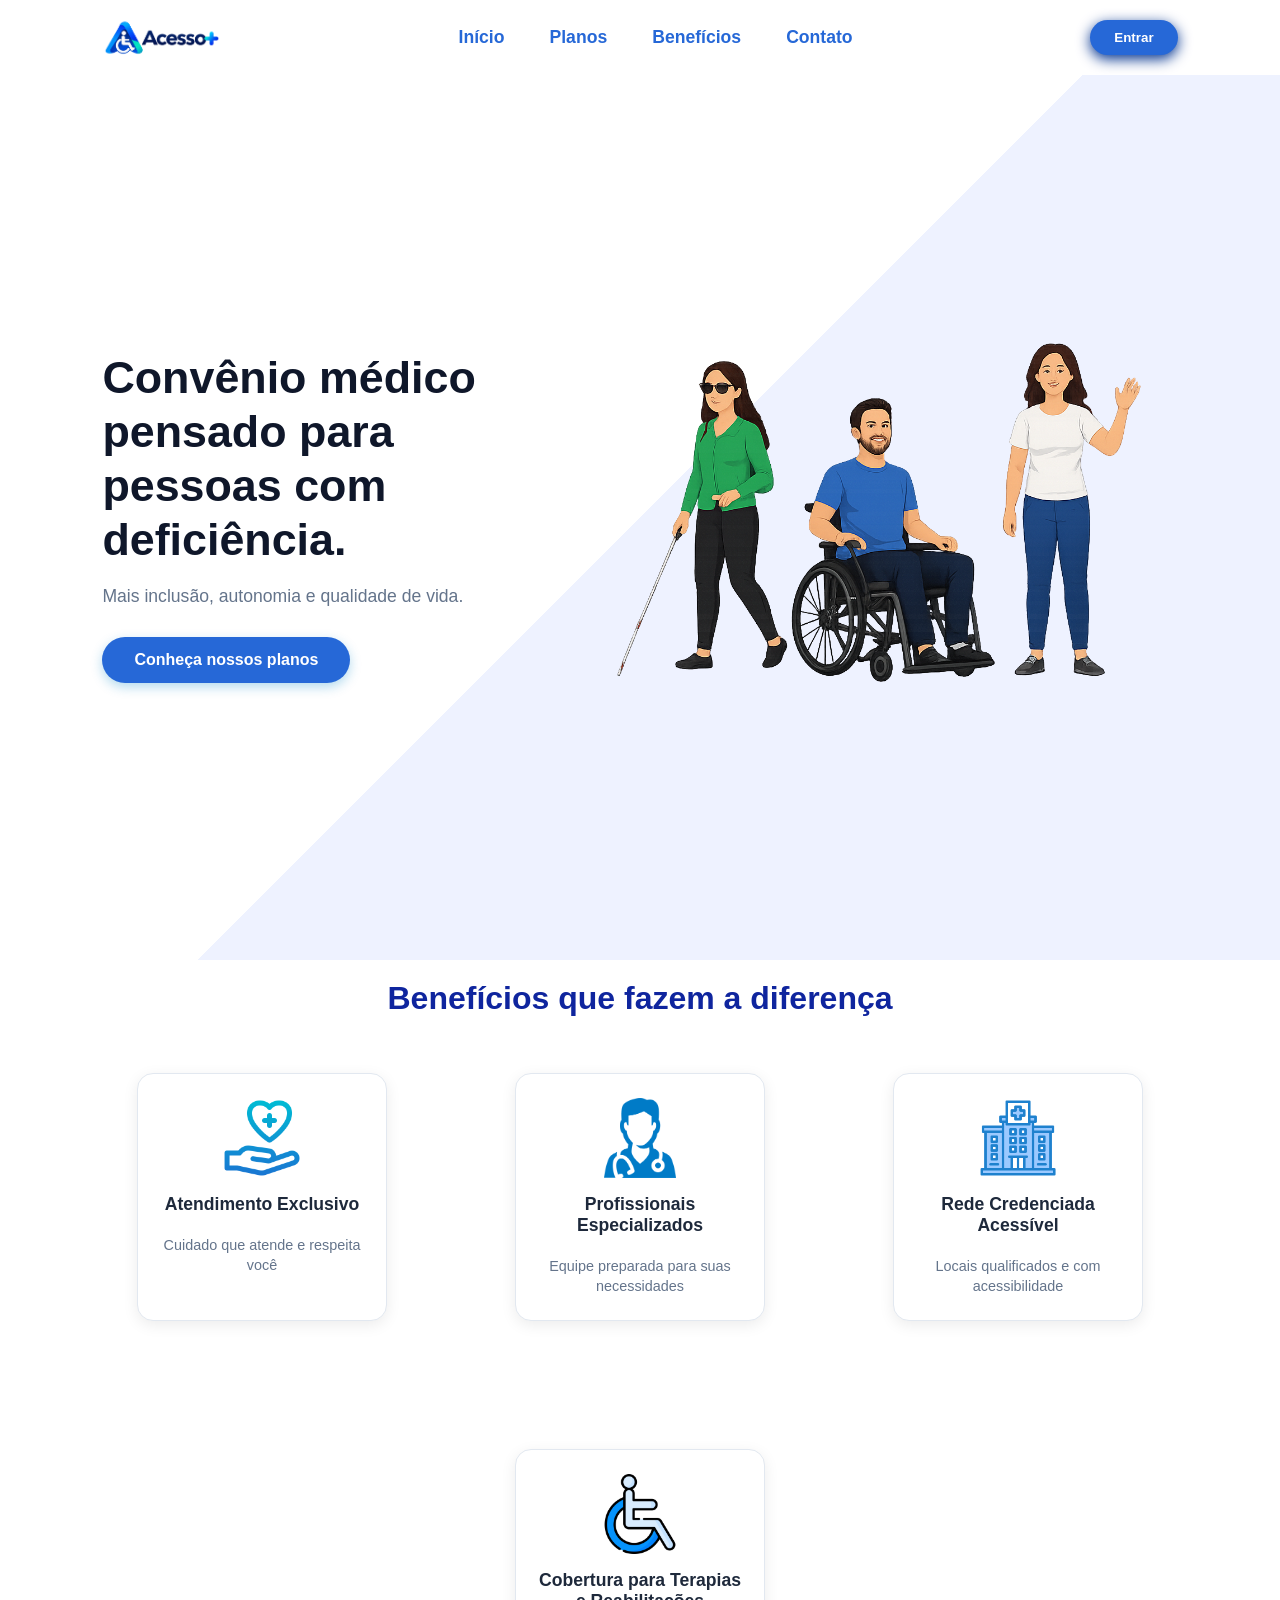
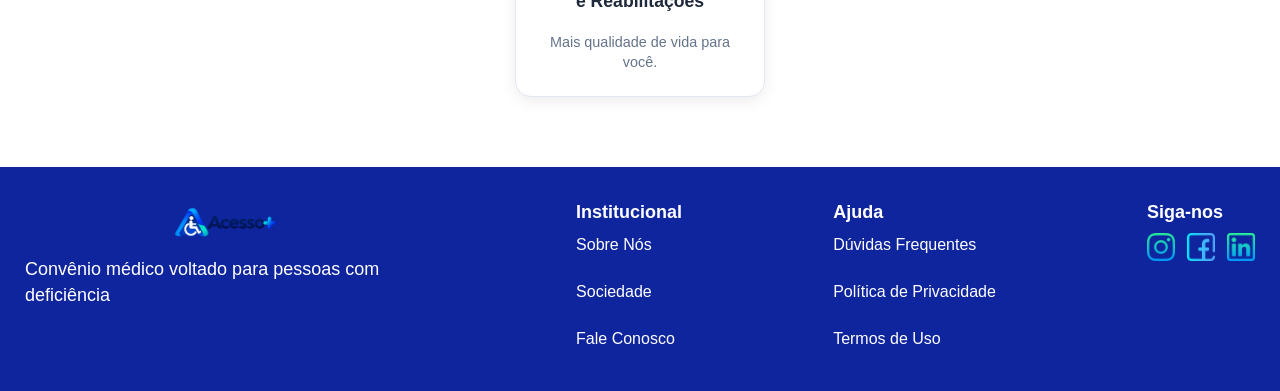
==== index.html @ d6312d25 "primeiro commit" ====
<!DOCTYPE html>
<html lang="en">
<head>
    <meta charset="UTF-8">
    <meta name="viewport" content="width=device-width, initial-scale=1.0">
    <title>Acesso+</title>
    <link rel="stylesheet" href="css/edit.css">
</head>
<body>
    <nav>
        <div class="img-logo">
            <img src="img/logo.png" alt="Imagem Logo" class="logo-img">
        </div>
        
            <div class="links-nav">
            <a href="index.html">Início</a>
            <a href="planos.html">Planos</a>
            <a href="beneficios.html">Benefícios</a>
            <a href="contato.html">Contato</a>
            </div>
        
        <button class="btn-nav" onclick="irParaLogin()">Entrar</button>

    </nav>

    <header>
        <div class="header-content">
            <h2>Convênio médico pensado para pessoas com deficiência.</h2>
            <p>Mais inclusão, autonomia e qualidade de vida.</p>
            <a href="#" class="btn-planos">Conheça nossos planos</a>
        </div>
        <div class="img-header">
            <img src="img/pessoashome.png" alt="Pessoas com deficiência">
        </div>
    </header>
    
    <main>
        <H1>Benefícios que fazem a diferença</H1>
        <br><br>
        
        <div class="cards">
            <div class="card-content">
                <img src="img/cuidados-de-saude.png" alt="Imagem Cuidados de Saúde" class="card-img">
                <div class="card-body">
                    <h3 class="card-title">Atendimento Exclusivo</h3>
                    <p class="card-description">Cuidado que atende e respeita você</p>
                </div>
            </div>

            <div class="card-content">
                <img src="img/medico.png" alt="Imagem Médico" class="card-img">
                <div class="card-body">
                    <h3 class="card-title">Profissionais Especializados</h3>
                    <p class="card-description">Equipe preparada para suas necessidades</p>
                </div>
            </div>

            <div class="card-content">
                <img src="img/hospital.png" alt="Imagem Hospital" class="card-img">
                <div class="card-body">
                    <h3 class="card-title">Rede Credenciada Acessível</h3>
                    <p class="card-description">Locais qualificados e com acessibilidade</p>
                </div>
            </div>

            <div class="card-content">
                <img src="img/pcd.png" alt="Imagem PCD" class="card-img">
                <div class="card-body">
                    <h3 class="card-title">Cobertura para Terapias e Reabilitações</h3>
                    <p class="card-description">Mais qualidade de vida para você.</p>
                </div>
            </div>
        </div>
    </main>
    
    <footer>
        <div class="footer-content">
            <div class="footer-block">
                <img src="img/logo.png" alt="Imagem Logo" class="img-logo-footer">
                <p>Convênio médico voltado para pessoas com deficiência</p>
            </div>

            <div class="footer-block">
                <h4>Institucional</h4>
                <a href="">Sobre Nós</a>
                <br>
                <a href="">Sociedade</a>
                <br>
                <a href="">Fale Conosco</a>
            </div>

            <div class="footer-block">
                <h4>Ajuda</h4>
                <a href="">Dúvidas Frequentes</a>
                <br>
                <a href="">Política de Privacidade</a>
                <br>
                <a href="">Termos de Uso</a>
            </div>

            <div class="footer-siga">
                <h4>Siga-nos</h4>
                <div class="social-icons">
                    <a href="youtube.com"><img src="img/instagram.png" alt="Imagem/Link instagram" class="footer-img-siganos"></a> 
                    <a href=""><img src="img/facebook.png" alt="Imagem/Link Facebook" class="footer-img-siganos"></a>
                    <a href=""><img src="img/linkedin.png" alt="Imagem/Link Linkedin" class="footer-img-siganos"></a>
                </div>
            </div>
        </div>
    </footer>

    <script src="js/index.js"></script>
</body>
</html>
---- css/edit.css ----
*{
    box-sizing: border-box;
  margin: 0;
  padding: 0;
  font-family: "Roboto", sans-serif;
}

nav {
    display: flex;
    justify-content: space-between;
    align-items: center;
    padding: 15px 8%;      
    background-color: #ffffff;
}

.btn-nav {
    background-color: #2668D7;
    color: white;
    box-shadow: 0 4px 14px rgb(0, 49, 141);
    padding: 10px 24px;
    text-align: center;
    border-radius: 20px;
    border: none;
    cursor: pointer;
    font-weight: 600;
}

.btn-nav:hover{
    transform: scale(1.1);
    background-color: white;
    color: #2668D7;
    border: 1px solid #2668D7;
}

.links-nav {
    display: flex;
    gap: 45px;
}


.links-nav a {
    text-decoration: none;
    font-weight: 550;
    font-size: 1.1rem;
    color: #2668D7;
}
.links-nav a:hover{
    
    color: #7bbdfc;
}
header{
    display: flex;
    align-items: center;
    justify-content: space-between;
    padding: 60px 8%;
    /*fundo do header*/
    background: linear-gradient(135deg, #ffffff 50%, #eef2ff 50%);
    min-height: 80vh;
    gap: 40px;
}

.header-content{
max-width: 550px;
flex: 1;
}

.header-content h2{
font-size: 2.8rem;
color: #0f172a;
line-height: 1.2;
margin-bottom: 20px;
}

.header-content p{
    font-size: 1.1rem;
    color: #64748b;
    margin-bottom: 30px;
}

.btn-planos{
    display: inline-block;
    background-color: #2668D7;
    box-shadow: 0 4px 14px rgb(0, 49, 141);
    color: white;
    padding: 14px 32px;
    border-radius: 25px;
    text-decoration: none;
    font-weight: 600;
    box-shadow: 0 4px 12px rgba(2, 132, 199, 0.3);
    transition: background-color 0.2 ease, transform 0.2 ease;
}

.btn-planos:hover{
    transform: scale(1.1);
    background-color: white;
    color: #0f259e;
    border: 1px solid #0f259e;
}

.img-header img{
max-width: 800px;
  width: 100%;
  height: auto;
  object-fit: contain;
}

.img-header{
flex: 1.2;
display: flex;
justify-content: center;
align-items: center;
}

.cards {
    display: flex;
    flex-wrap: wrap;             /* Permite que os cards passem para a linha de baixo se não couberem */
    justify-content: center;     
    gap: 10vw;                   
    padding: 20px 8%;                         
}
.card-content {
    width: 100%;                 
    max-width: 250px;            
    min-height: auto;            /* Deixa a altura crescer conforme o texto */
    display: flex;
    flex-direction: column;
    align-items: center;
    background-color: #ffffff;
    border-radius: 16px;
    box-shadow: 0 4px 15px rgba(0, 0, 0, 0.08);
    border: 1px solid #e2e8f0;
    padding: 24px 16px;          
}
.card-img {
    width: 80px;                 
    height: 80px;
    object-fit: contain;         /* Garante que o ícone fique inteiro sem cortar */
    margin-bottom: 16px;
}

.card-body {
    padding: 0;
    text-align: center;
    width: 100%;
}

.card-body p{
    margin-top: 20px;
}

.card-title {
    font-size: 1.1rem;
    font-weight: 700;
    color: #1e293b;
    margin-bottom: 8px;
    word-break: break-word;      /* Evita que palavras grandes quebrem o layout */
}

.card-description {
    font-size: 0.9rem;
    color: #64748b;
    line-height: 1.4;
}

main{
    text-align: center;
}
h1{
    margin-top: 20px;
    color: #0f259e;
}

footer {
    background-color: #0f259e;
    padding: 35px 25px;
    min-height: 200px;
    margin-top: 50px;
}

.footer-content {
    display: flex;
    justify-content: space-between;
    align-items: flex-start;
    gap: 80px;
    color: white;
}

.footer-block {
    display: flex;
    flex-direction: column;
}

.footer-block p {
    max-width: 400px;
    font-size: 18px;
    line-height: 1.4;
}

.footer-block a {
    text-decoration: none;
    color: white;
    font-size: 16px;
    margin-bottom: 5px;
    line-height: 1.5;
}

.footer-block h4,
.footer-siga h4 {
    font-size: 18px;
    margin-bottom: 10px;
}

.footer-block a:hover {
    text-decoration: underline;
    color: #7bbdfc;
}

.footer-siga {
    display: flex;
    flex-direction: column;
}

.footer-img-siganos {
    width: 30px;
    height: 30px;
    object-fit: contain;
}

.img-logo img, 
.logo-img {
    height: 45px;          
    width: auto;           /* Mantém a proporção da imagem sem distorcer */
    object-fit: contain;
    display: block;
}

.img-logo-footer {
    height: 40px;
    width: auto;
    object-fit: contain;
    margin-bottom: 15px;
}

.social-icons {
    display: flex;
    gap: 12px;
}

.footer-img-siganos {
    width: 28px;
    height: 28px;
    object-fit: contain;
    transition: transform 0.2s ease;
}

.footer-img-siganos:hover {
    transform: scale(1.15);
}
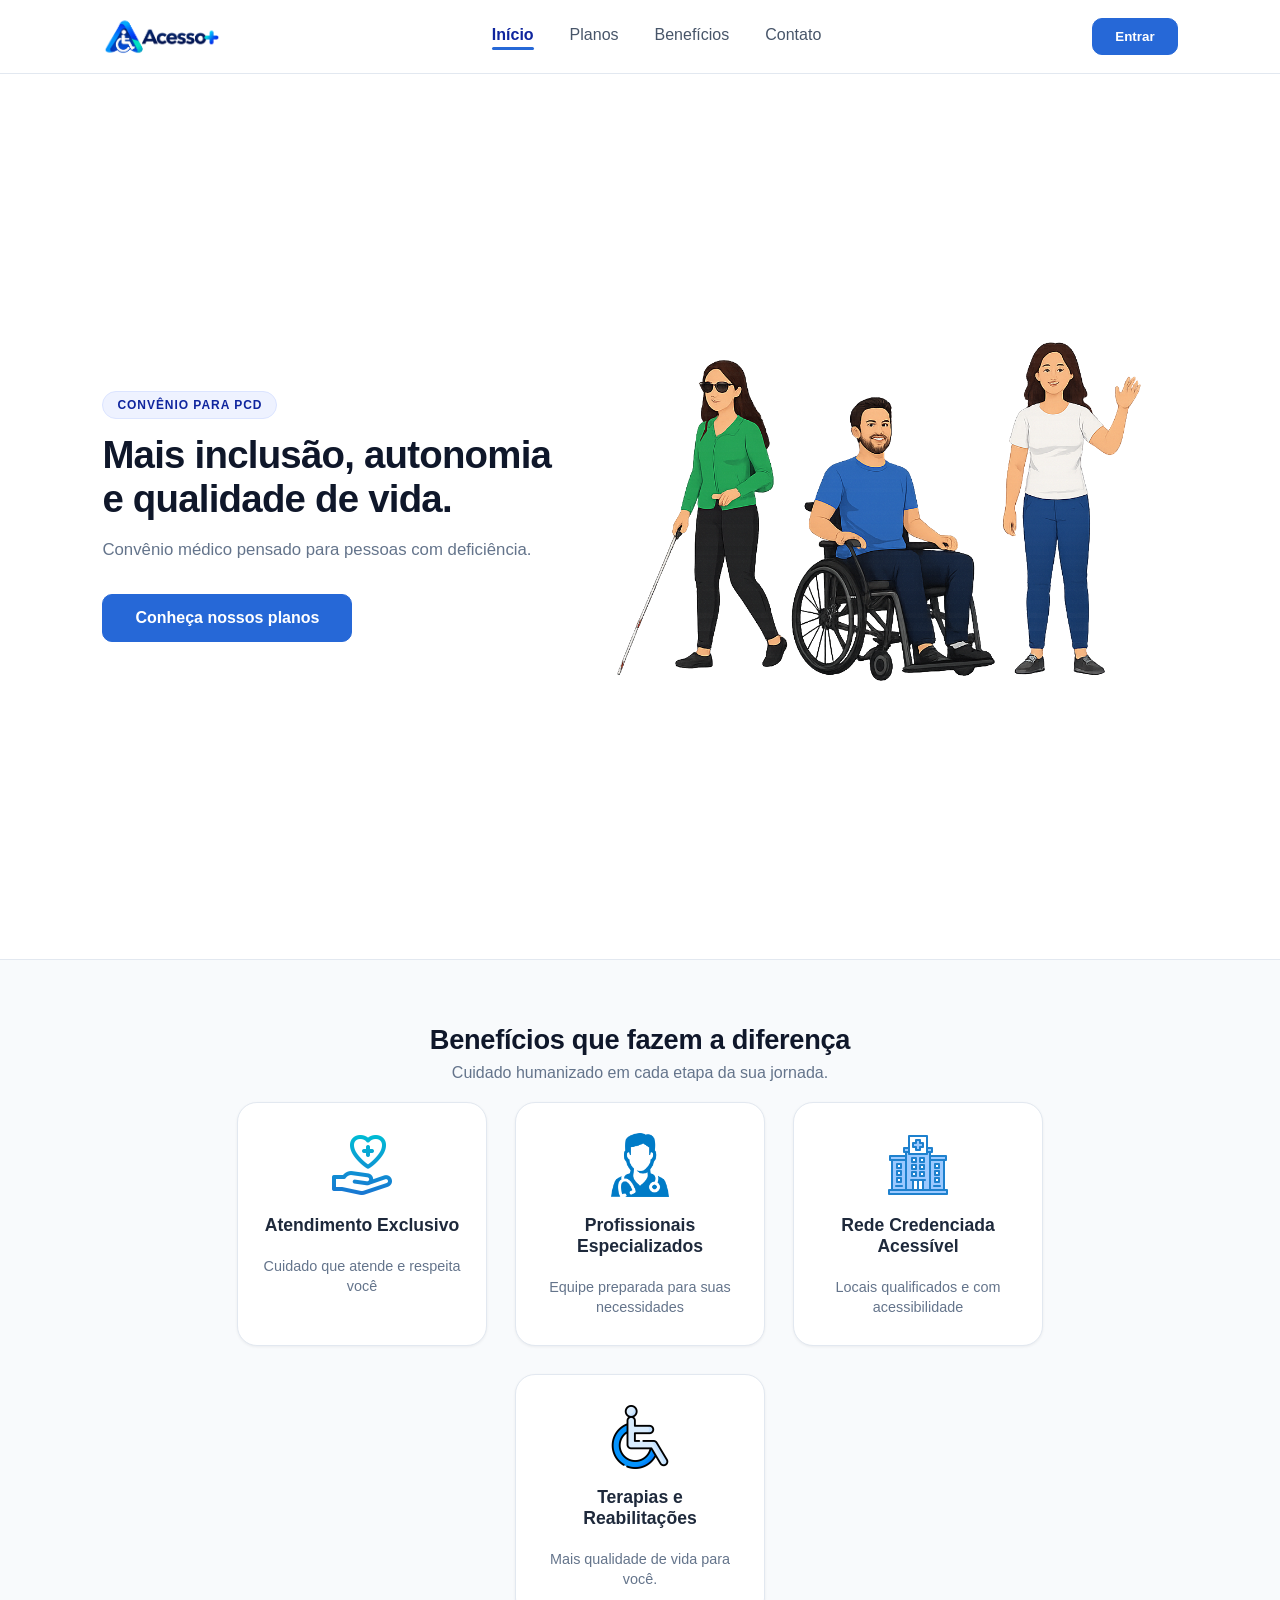
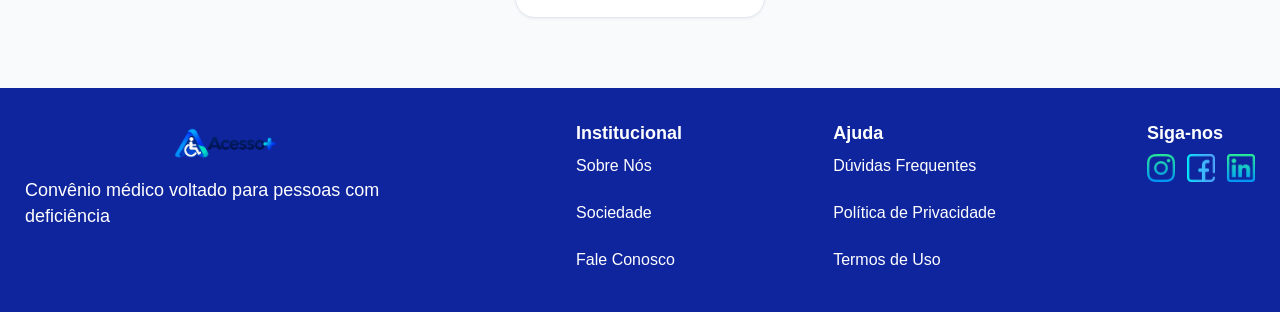
==== commit ac4e86a6: "Primeiro commit do projeto Acesso+" ====
--- a/index.html
+++ b/index.html
@@ -1,5 +1,5 @@
 <!DOCTYPE html>
-<html lang="en">
+<html lang="pt-br">
 <head>
     <meta charset="UTF-8">
     <meta name="viewport" content="width=device-width, initial-scale=1.0">
@@ -9,38 +9,38 @@
 <body>
     <nav>
         <div class="img-logo">
-            <img src="img/logo.png" alt="Imagem Logo" class="logo-img">
+            <img src="img/logo.png" alt="Logo Acesso+" class="logo-img">
         </div>
-        
-            <div class="links-nav">
-            <a href="index.html">Início</a>
+
+        <div class="links-nav">
+            <a href="index.html" class="link-ativo">Início</a>
             <a href="planos.html">Planos</a>
             <a href="beneficios.html">Benefícios</a>
             <a href="contato.html">Contato</a>
-            </div>
-        
+        </div>
+
         <button class="btn-nav" onclick="irParaLogin()">Entrar</button>
-
     </nav>
 
     <header>
         <div class="header-content">
-            <h2>Convênio médico pensado para pessoas com deficiência.</h2>
-            <p>Mais inclusão, autonomia e qualidade de vida.</p>
-            <a href="#" class="btn-planos">Conheça nossos planos</a>
+            <span class="eyebrow">Convênio para PCD</span>
+            <h2>Mais inclusão, autonomia e qualidade de vida.</h2>
+            <p>Convênio médico pensado para pessoas com deficiência.</p>
+            <a href="planos.html" class="btn-planos">Conheça nossos planos</a>
         </div>
         <div class="img-header">
             <img src="img/pessoashome.png" alt="Pessoas com deficiência">
         </div>
     </header>
-    
+
     <main>
-        <H1>Benefícios que fazem a diferença</H1>
-        <br><br>
-        
+        <h1>Benefícios que fazem a diferença</h1>
+        <p class="cards-introducao">Cuidado humanizado em cada etapa da sua jornada.</p>
+
         <div class="cards">
             <div class="card-content">
-                <img src="img/cuidados-de-saude.png" alt="Imagem Cuidados de Saúde" class="card-img">
+                <img src="img/cuidados-de-saude.png" alt="Ícone de cuidados de saúde" class="card-img">
                 <div class="card-body">
                     <h3 class="card-title">Atendimento Exclusivo</h3>
                     <p class="card-description">Cuidado que atende e respeita você</p>
@@ -48,7 +48,7 @@
             </div>
 
             <div class="card-content">
-                <img src="img/medico.png" alt="Imagem Médico" class="card-img">
+                <img src="img/medico.png" alt="Ícone de profissional de saúde" class="card-img">
                 <div class="card-body">
                     <h3 class="card-title">Profissionais Especializados</h3>
                     <p class="card-description">Equipe preparada para suas necessidades</p>
@@ -56,7 +56,7 @@
             </div>
 
             <div class="card-content">
-                <img src="img/hospital.png" alt="Imagem Hospital" class="card-img">
+                <img src="img/hospital.png" alt="Ícone de hospital" class="card-img">
                 <div class="card-body">
                     <h3 class="card-title">Rede Credenciada Acessível</h3>
                     <p class="card-description">Locais qualificados e com acessibilidade</p>
@@ -64,19 +64,19 @@
             </div>
 
             <div class="card-content">
-                <img src="img/pcd.png" alt="Imagem PCD" class="card-img">
+                <img src="img/pcd.png" alt="Ícone representando pessoa com deficiência" class="card-img">
                 <div class="card-body">
-                    <h3 class="card-title">Cobertura para Terapias e Reabilitações</h3>
+                    <h3 class="card-title">Terapias e Reabilitações</h3>
                     <p class="card-description">Mais qualidade de vida para você.</p>
                 </div>
             </div>
         </div>
     </main>
-    
+
     <footer>
         <div class="footer-content">
             <div class="footer-block">
-                <img src="img/logo.png" alt="Imagem Logo" class="img-logo-footer">
+                <img src="img/logo.png" alt="Logo Acesso+" class="img-logo-footer">
                 <p>Convênio médico voltado para pessoas com deficiência</p>
             </div>
 
@@ -101,9 +101,9 @@
             <div class="footer-siga">
                 <h4>Siga-nos</h4>
                 <div class="social-icons">
-                    <a href="youtube.com"><img src="img/instagram.png" alt="Imagem/Link instagram" class="footer-img-siganos"></a> 
-                    <a href=""><img src="img/facebook.png" alt="Imagem/Link Facebook" class="footer-img-siganos"></a>
-                    <a href=""><img src="img/linkedin.png" alt="Imagem/Link Linkedin" class="footer-img-siganos"></a>
+                    <a href="youtube.com"><img src="img/instagram.png" alt="Instagram" class="footer-img-siganos"></a>
+                    <a href=""><img src="img/facebook.png" alt="Facebook" class="footer-img-siganos"></a>
+                    <a href=""><img src="img/linkedin.png" alt="LinkedIn" class="footer-img-siganos"></a>
                 </div>
             </div>
         </div>
@@ -111,4 +111,4 @@
 
     <script src="js/index.js"></script>
 </body>
-</html>+</html>
--- a/css/edit.css
+++ b/css/edit.css
@@ -9,44 +9,64 @@
     display: flex;
     justify-content: space-between;
     align-items: center;
-    padding: 15px 8%;      
+    padding: 14px 8%;
     background-color: #ffffff;
+    border-bottom: 1px solid #e2e8f0;
+    position: sticky;
+    top: 0;
+    z-index: 10;
 }
 
 .btn-nav {
     background-color: #2668D7;
     color: white;
-    box-shadow: 0 4px 14px rgb(0, 49, 141);
-    padding: 10px 24px;
+    box-shadow: none;
+    padding: 10px 22px;
     text-align: center;
-    border-radius: 20px;
-    border: none;
+    border-radius: 10px;
+    border: 1px solid #2668D7;
     cursor: pointer;
     font-weight: 600;
+    transition: background-color 0.2s ease, border-color 0.2s ease;
 }
 
 .btn-nav:hover{
-    transform: scale(1.1);
-    background-color: white;
-    color: #2668D7;
-    border: 1px solid #2668D7;
+    background-color: #0f259e;
+    border-color: #0f259e;
+    color: white;
 }
 
 .links-nav {
     display: flex;
-    gap: 45px;
+    gap: 36px;
 }
 
 
 .links-nav a {
     text-decoration: none;
-    font-weight: 550;
-    font-size: 1.1rem;
+    font-weight: 500;
+    font-size: 1rem;
+    color: #475569;
+    padding-bottom: 4px;
+    position: relative;
+}
+.links-nav a:hover{
     color: #2668D7;
 }
-.links-nav a:hover{
-    
-    color: #7bbdfc;
+.links-nav .link-ativo {
+    color: #0f259e;
+    font-weight: 600;
+}
+
+.links-nav .link-ativo::after {
+    content: "";
+    position: absolute;
+    left: 0;
+    bottom: -2px;
+    width: 100%;
+    height: 3px;
+    border-radius: 3px;
+    background-color: #2668D7;
 }
 header{
     display: flex;
@@ -54,7 +74,8 @@
     justify-content: space-between;
     padding: 60px 8%;
     /*fundo do header*/
-    background: linear-gradient(135deg, #ffffff 50%, #eef2ff 50%);
+    background-color: #ffffff;
+    border-bottom: 1px solid #e2e8f0;
     min-height: 80vh;
     gap: 40px;
 }
@@ -64,37 +85,52 @@
 flex: 1;
 }
 
+.eyebrow {
+    display: inline-block;
+    margin-bottom: 14px;
+    padding: 6px 14px;
+    background-color: #eef2ff;
+    border: 1px solid #dbe4ff;
+    border-radius: 20px;
+    color: #0f259e;
+    font-size: 0.75rem;
+    font-weight: 700;
+    letter-spacing: 0.08em;
+    text-transform: uppercase;
+}
+
 .header-content h2{
-font-size: 2.8rem;
+font-size: 2.4rem;
 color: #0f172a;
-line-height: 1.2;
-margin-bottom: 20px;
+line-height: 1.15;
+margin-bottom: 16px;
+letter-spacing: -0.02em;
 }
 
 .header-content p{
-    font-size: 1.1rem;
+    font-size: 1.05rem;
     color: #64748b;
     margin-bottom: 30px;
+    line-height: 1.6;
 }
 
 .btn-planos{
     display: inline-block;
     background-color: #2668D7;
-    box-shadow: 0 4px 14px rgb(0, 49, 141);
     color: white;
     padding: 14px 32px;
-    border-radius: 25px;
+    border-radius: 10px;
+    border: 1px solid #2668D7;
     text-decoration: none;
     font-weight: 600;
-    box-shadow: 0 4px 12px rgba(2, 132, 199, 0.3);
-    transition: background-color 0.2 ease, transform 0.2 ease;
+    box-shadow: none;
+    transition: background-color 0.2s ease, border-color 0.2s ease;
 }
 
 .btn-planos:hover{
-    transform: scale(1.1);
-    background-color: white;
-    color: #0f259e;
-    border: 1px solid #0f259e;
+    background-color: #0f259e;
+    border-color: #0f259e;
+    color: white;
 }
 
 .img-header img{
@@ -114,28 +150,39 @@
 .cards {
     display: flex;
     flex-wrap: wrap;             /* Permite que os cards passem para a linha de baixo se não couberem */
-    justify-content: center;     
-    gap: 10vw;                   
-    padding: 20px 8%;                         
+    justify-content: center;
+    gap: 28px;
+    padding: 20px 8%;
+}
+.cards-introducao {
+    margin-top: 8px;
+    color: #64748b;
+    font-size: 1rem;
 }
 .card-content {
-    width: 100%;                 
-    max-width: 250px;            
+    width: 100%;
+    max-width: 250px;
     min-height: auto;            /* Deixa a altura crescer conforme o texto */
     display: flex;
     flex-direction: column;
     align-items: center;
     background-color: #ffffff;
-    border-radius: 16px;
-    box-shadow: 0 4px 15px rgba(0, 0, 0, 0.08);
+    border-radius: 20px;
+    box-shadow: 0 1px 3px rgba(15, 23, 42, 0.06);
     border: 1px solid #e2e8f0;
-    padding: 24px 16px;          
+    padding: 30px 24px 28px;
+    transition: transform 0.25s ease, box-shadow 0.25s ease, border-color 0.25s ease;
+}
+.card-content:hover {
+    transform: translateY(-4px);
+    border-color: #b9cdf3;
+    box-shadow: 0 12px 28px rgba(15, 37, 158, 0.1);
 }
 .card-img {
-    width: 80px;                 
-    height: 80px;
+    width: 64px;
+    height: 64px;
     object-fit: contain;         /* Garante que o ícone fique inteiro sem cortar */
-    margin-bottom: 16px;
+    margin-bottom: 18px;
 }
 
 .card-body {
@@ -162,12 +209,23 @@
     line-height: 1.4;
 }
 
+body {
+    min-height: 100vh;
+    display: flex;
+    flex-direction: column;
+    background-color: #f8fafc;
+}
+
 main{
+    flex: 1;
     text-align: center;
+    padding-top: 44px;
 }
 h1{
     margin-top: 20px;
-    color: #0f259e;
+    color: #0f172a;
+    font-size: 1.7rem;
+    letter-spacing: -0.01em;
 }
 
 footer {
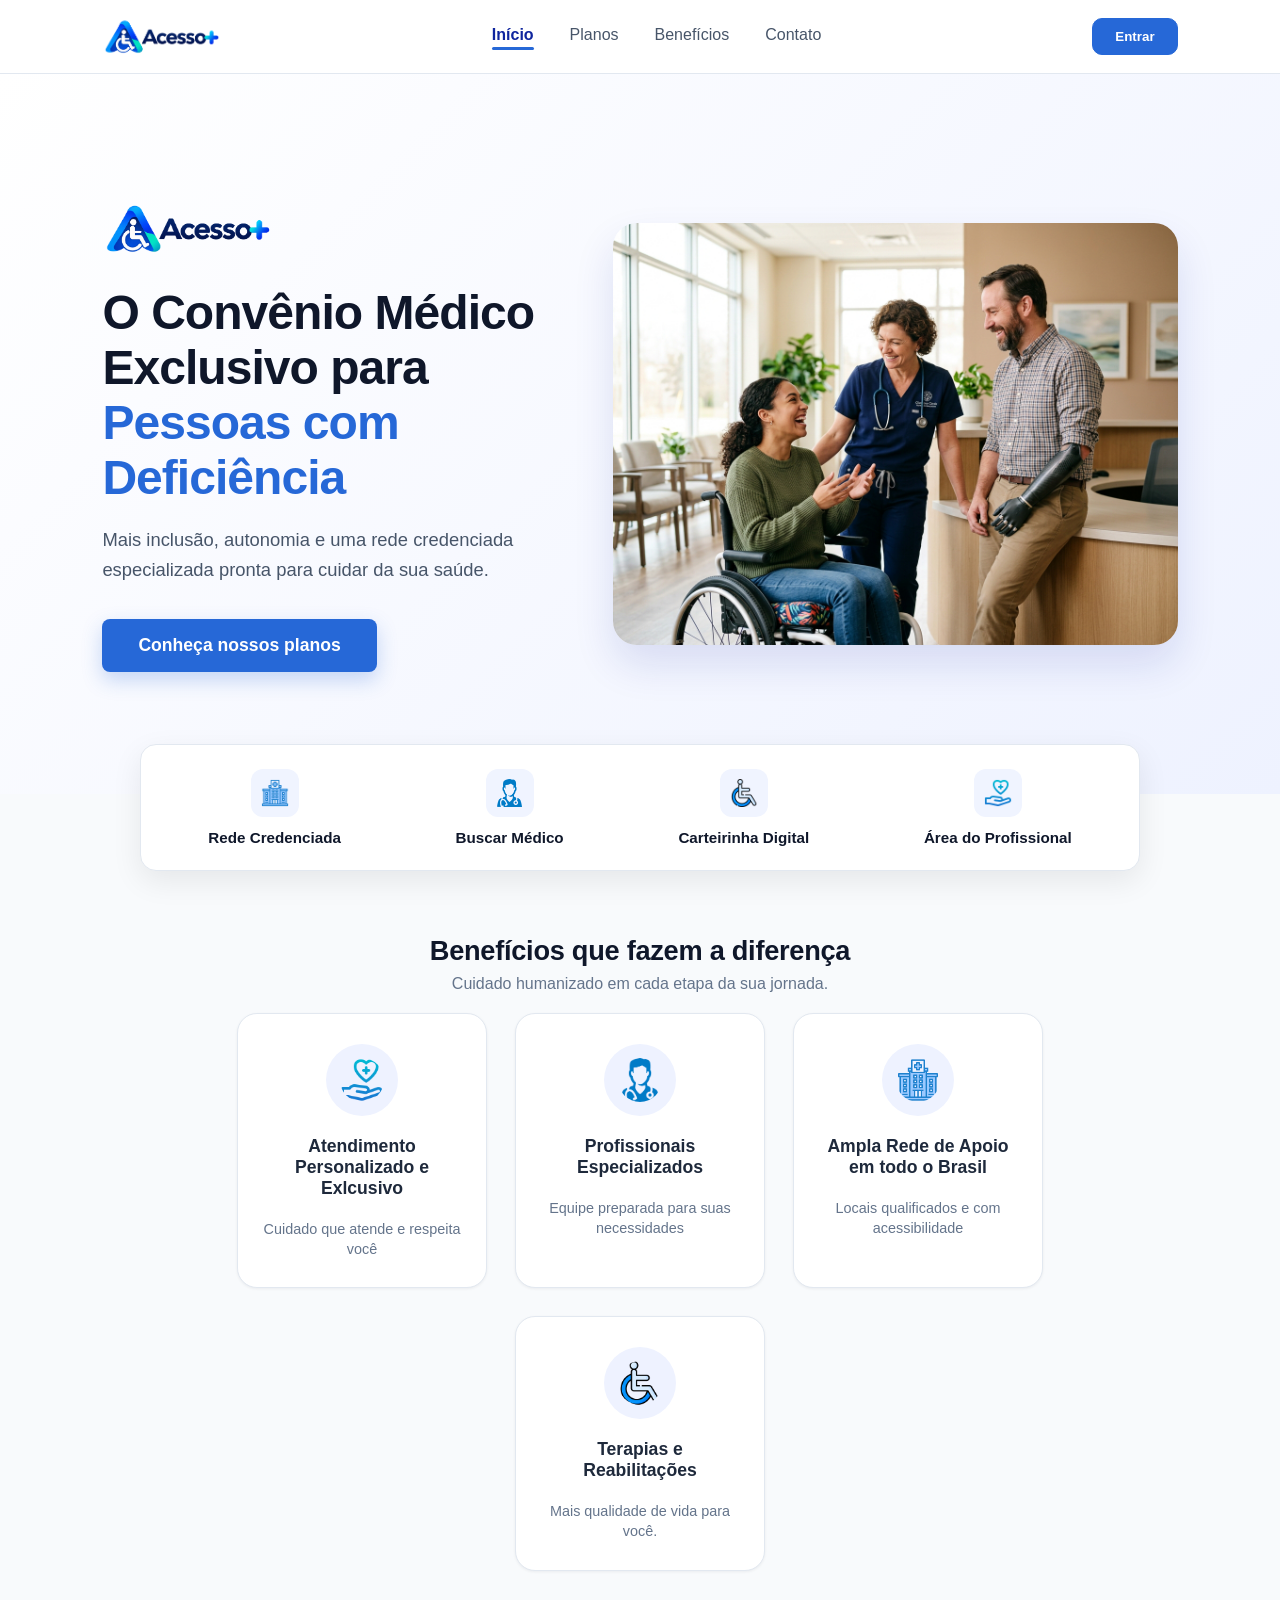
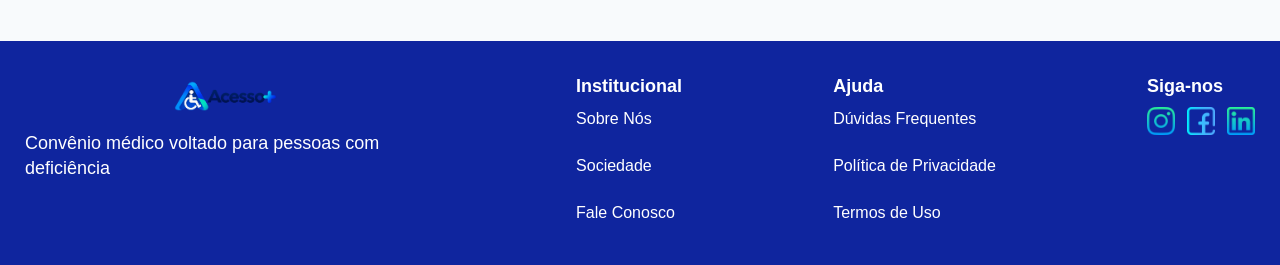
==== commit bbcbc43f: "Alteração no index e no loginProfissional" ====
--- a/index.html
+++ b/index.html
@@ -24,15 +24,36 @@
 
     <header>
         <div class="header-content">
-            <span class="eyebrow">Convênio para PCD</span>
-            <h2>Mais inclusão, autonomia e qualidade de vida.</h2>
-            <p>Convênio médico pensado para pessoas com deficiência.</p>
+            <img src="img/logo.png" alt="Logo Acesso+" class="hero-logo">
+            <h1 class="hero-title">O Convênio Médico Exclusivo para <span class="highlight">Pessoas com Deficiência</span></h1>
+            <p>Mais inclusão, autonomia e uma rede credenciada especializada pronta para cuidar da sua saúde.</p>
             <a href="planos.html" class="btn-planos">Conheça nossos planos</a>
         </div>
         <div class="img-header">
-            <img src="img/pessoashome.png" alt="Pessoas com deficiência">
+            <img src="img/pessoas_home_nova_foto.jpg" alt="Foto realista de pacientes com deficiência interagindo com uma médica">
         </div>
     </header>
+
+    <div class="quick-access-container">
+        <div class="quick-access">
+            <a href="redeCredenciada.php" class="qa-item">
+                <img src="img/hospital.png" alt="Hospital">
+                <span>Rede Credenciada</span>
+            </a>
+            <a href="areaUsuario.php" class="qa-item">
+                <img src="img/medico.png" alt="Médico">
+                <span>Buscar Médico</span>
+            </a>
+            <a href="areaUsuario.php" class="qa-item">
+                <img src="img/pcd.png" alt="Carteirinha">
+                <span>Carteirinha Digital</span>
+            </a>
+            <a href="loginProfissional.html" class="qa-item">
+                <img src="img/cuidados-de-saude.png" alt="Profissional">
+                <span>Área do Profissional</span>
+            </a>
+        </div>
+    </div>
 
     <main>
         <h1>Benefícios que fazem a diferença</h1>
@@ -42,7 +63,7 @@
             <div class="card-content">
                 <img src="img/cuidados-de-saude.png" alt="Ícone de cuidados de saúde" class="card-img">
                 <div class="card-body">
-                    <h3 class="card-title">Atendimento Exclusivo</h3>
+                    <h3 class="card-title">Atendimento Personalizado e Exlcusivo</h3>
                     <p class="card-description">Cuidado que atende e respeita você</p>
                 </div>
             </div>
@@ -58,7 +79,7 @@
             <div class="card-content">
                 <img src="img/hospital.png" alt="Ícone de hospital" class="card-img">
                 <div class="card-body">
-                    <h3 class="card-title">Rede Credenciada Acessível</h3>
+                    <h3 class="card-title">Ampla Rede de Apoio em todo o Brasil</h3>
                     <p class="card-description">Locais qualificados e com acessibilidade</p>
                 </div>
             </div>
--- a/css/edit.css
+++ b/css/edit.css
@@ -73,9 +73,9 @@
     align-items: center;
     justify-content: space-between;
     padding: 60px 8%;
-    /*fundo do header*/
-    background-color: #ffffff;
-    border-bottom: 1px solid #e2e8f0;
+    /* fundo moderno do header */
+    background: linear-gradient(135deg, #ffffff 0%, #eef2ff 100%);
+    border-bottom: none;
     min-height: 80vh;
     gap: 40px;
 }
@@ -85,32 +85,30 @@
 flex: 1;
 }
 
-.eyebrow {
-    display: inline-block;
-    margin-bottom: 14px;
-    padding: 6px 14px;
-    background-color: #eef2ff;
-    border: 1px solid #dbe4ff;
-    border-radius: 20px;
-    color: #0f259e;
-    font-size: 0.75rem;
-    font-weight: 700;
-    letter-spacing: 0.08em;
-    text-transform: uppercase;
-}
-
-.header-content h2{
-font-size: 2.4rem;
-color: #0f172a;
-line-height: 1.15;
-margin-bottom: 16px;
-letter-spacing: -0.02em;
+.hero-logo {
+    height: 65px;
+    width: auto;
+    margin-bottom: 24px;
+    display: block;
+}
+
+.hero-title {
+    font-size: 3rem;
+    color: #0f172a;
+    line-height: 1.15;
+    margin-bottom: 20px;
+    letter-spacing: -0.02em;
+    font-weight: 800;
+}
+
+.hero-title .highlight {
+    color: #2668D7;
 }
 
 .header-content p{
-    font-size: 1.05rem;
-    color: #64748b;
-    margin-bottom: 30px;
+    font-size: 1.15rem;
+    color: #475569;
+    margin-bottom: 35px;
     line-height: 1.6;
 }
 
@@ -118,26 +116,29 @@
     display: inline-block;
     background-color: #2668D7;
     color: white;
-    padding: 14px 32px;
-    border-radius: 10px;
-    border: 1px solid #2668D7;
+    padding: 16px 36px;
+    border-radius: 8px;
+    border: none;
     text-decoration: none;
-    font-weight: 600;
-    box-shadow: none;
-    transition: background-color 0.2s ease, border-color 0.2s ease;
+    font-weight: 700;
+    font-size: 1.1rem;
+    box-shadow: 0 8px 20px rgba(38, 104, 215, 0.25);
+    transition: transform 0.2s ease, background-color 0.2s ease;
 }
 
 .btn-planos:hover{
     background-color: #0f259e;
-    border-color: #0f259e;
+    transform: translateY(-2px);
     color: white;
 }
 
 .img-header img{
-max-width: 800px;
+  max-width: 800px;
   width: 100%;
   height: auto;
-  object-fit: contain;
+  object-fit: cover;
+  border-radius: 24px;
+  box-shadow: 0 20px 40px rgba(15, 37, 158, 0.12);
 }
 
 .img-header{
@@ -179,10 +180,13 @@
     box-shadow: 0 12px 28px rgba(15, 37, 158, 0.1);
 }
 .card-img {
-    width: 64px;
-    height: 64px;
-    object-fit: contain;         /* Garante que o ícone fique inteiro sem cortar */
-    margin-bottom: 18px;
+    width: 72px;
+    height: 72px;
+    object-fit: contain;
+    margin-bottom: 20px;
+    background-color: #eef2ff;
+    padding: 14px;
+    border-radius: 50%;
 }
 
 .card-body {
@@ -209,6 +213,59 @@
     line-height: 1.4;
 }
 
+/* Acesso Rápido estilo SulAmérica/Unimed */
+.quick-access-container {
+    display: flex;
+    justify-content: center;
+    margin-top: -50px;
+    position: relative;
+    z-index: 5;
+    padding: 0 8%;
+}
+
+.quick-access {
+    background-color: #ffffff;
+    border-radius: 16px;
+    box-shadow: 0 10px 30px rgba(0, 0, 0, 0.08);
+    display: flex;
+    width: 100%;
+    max-width: 1000px;
+    justify-content: space-around;
+    padding: 24px 10px;
+    border: 1px solid #e2e8f0;
+}
+
+.qa-item {
+    display: flex;
+    flex-direction: column;
+    align-items: center;
+    text-decoration: none;
+    color: #0f172a;
+    font-weight: 600;
+    font-size: 0.95rem;
+    transition: transform 0.2s ease, color 0.2s;
+    gap: 12px;
+}
+
+.qa-item img {
+    width: 48px;
+    height: 48px;
+    background-color: #f0f4ff;
+    padding: 10px;
+    border-radius: 12px;
+    transition: background-color 0.2s;
+    object-fit: contain;
+}
+
+.qa-item:hover {
+    transform: translateY(-4px);
+    color: #2668D7;
+}
+
+.qa-item:hover img {
+    background-color: #dbe4ff;
+}
+
 body {
     min-height: 100vh;
     display: flex;
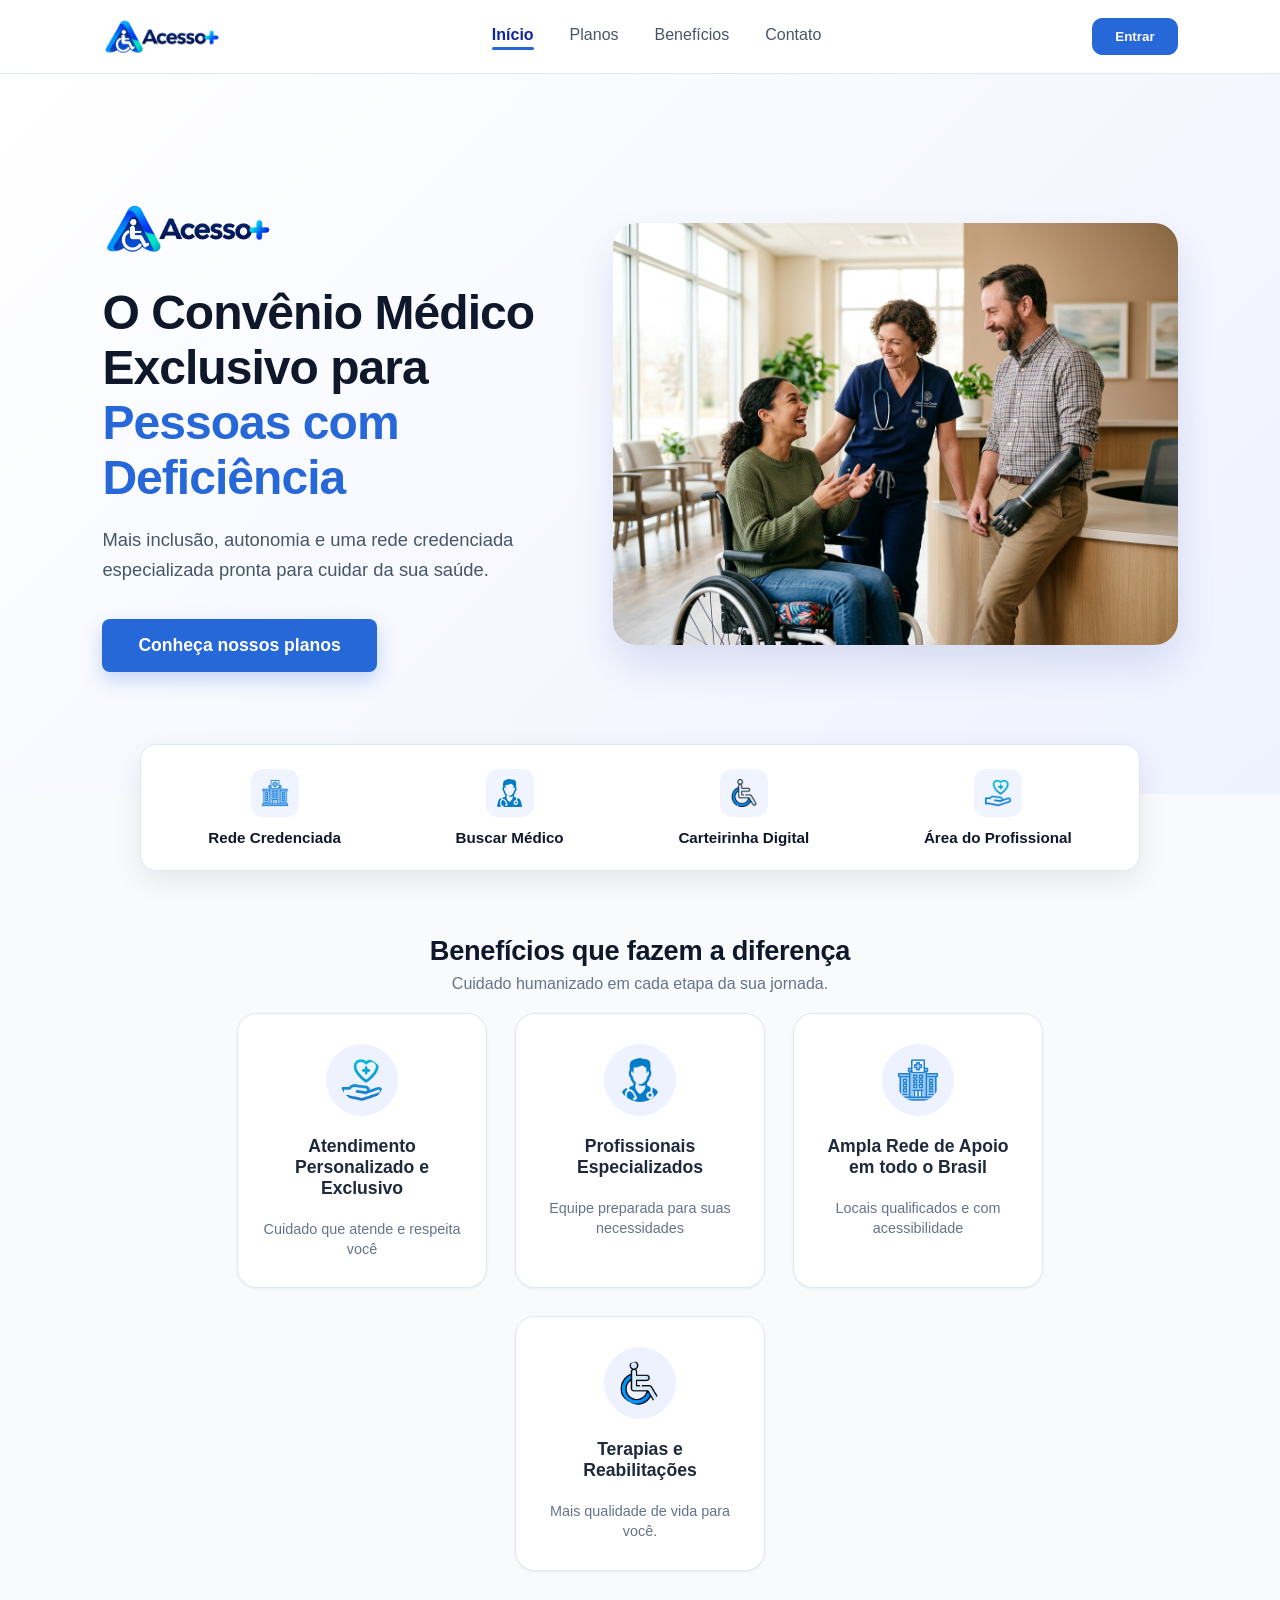
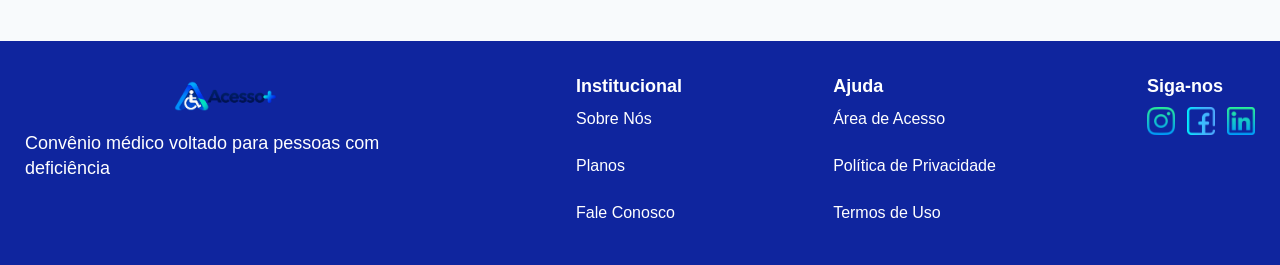
==== commit 9c112ed4: "alterações no php para hospedagem no railway" ====
--- a/index.html
+++ b/index.html
@@ -15,8 +15,8 @@
         <div class="links-nav">
             <a href="index.html" class="link-ativo">Início</a>
             <a href="planos.html">Planos</a>
-            <a href="beneficios.html">Benefícios</a>
-            <a href="contato.html">Contato</a>
+            <a href="#beneficios">Benefícios</a>
+            <a href="#contato">Contato</a>
         </div>
 
         <button class="btn-nav" onclick="irParaLogin()">Entrar</button>
@@ -55,7 +55,7 @@
         </div>
     </div>
 
-    <main>
+    <main id="beneficios">
         <h1>Benefícios que fazem a diferença</h1>
         <p class="cards-introducao">Cuidado humanizado em cada etapa da sua jornada.</p>
 
@@ -63,7 +63,7 @@
             <div class="card-content">
                 <img src="img/cuidados-de-saude.png" alt="Ícone de cuidados de saúde" class="card-img">
                 <div class="card-body">
-                    <h3 class="card-title">Atendimento Personalizado e Exlcusivo</h3>
+                    <h3 class="card-title">Atendimento Personalizado e Exclusivo</h3>
                     <p class="card-description">Cuidado que atende e respeita você</p>
                 </div>
             </div>
@@ -94,7 +94,7 @@
         </div>
     </main>
 
-    <footer>
+    <footer id="contato">
         <div class="footer-content">
             <div class="footer-block">
                 <img src="img/logo.png" alt="Logo Acesso+" class="img-logo-footer">
@@ -103,28 +103,28 @@
 
             <div class="footer-block">
                 <h4>Institucional</h4>
-                <a href="">Sobre Nós</a>
+                <a href="#beneficios">Sobre Nós</a>
                 <br>
-                <a href="">Sociedade</a>
+                <a href="planos.html">Planos</a>
                 <br>
-                <a href="">Fale Conosco</a>
+                <a href="#contato">Fale Conosco</a>
             </div>
 
             <div class="footer-block">
                 <h4>Ajuda</h4>
-                <a href="">Dúvidas Frequentes</a>
+                <a href="escolhaLogin.html">Área de Acesso</a>
                 <br>
-                <a href="">Política de Privacidade</a>
+                <a href="#contato">Política de Privacidade</a>
                 <br>
-                <a href="">Termos de Uso</a>
+                <a href="#contato">Termos de Uso</a>
             </div>
 
             <div class="footer-siga">
                 <h4>Siga-nos</h4>
                 <div class="social-icons">
-                    <a href="youtube.com"><img src="img/instagram.png" alt="Instagram" class="footer-img-siganos"></a>
-                    <a href=""><img src="img/facebook.png" alt="Facebook" class="footer-img-siganos"></a>
-                    <a href=""><img src="img/linkedin.png" alt="LinkedIn" class="footer-img-siganos"></a>
+                    <a href="https://www.instagram.com" target="_blank" rel="noopener noreferrer"><img src="img/instagram.png" alt="Instagram" class="footer-img-siganos"></a>
+                    <a href="https://www.facebook.com" target="_blank" rel="noopener noreferrer"><img src="img/facebook.png" alt="Facebook" class="footer-img-siganos"></a>
+                    <a href="https://www.linkedin.com" target="_blank" rel="noopener noreferrer"><img src="img/linkedin.png" alt="LinkedIn" class="footer-img-siganos"></a>
                 </div>
             </div>
         </div>
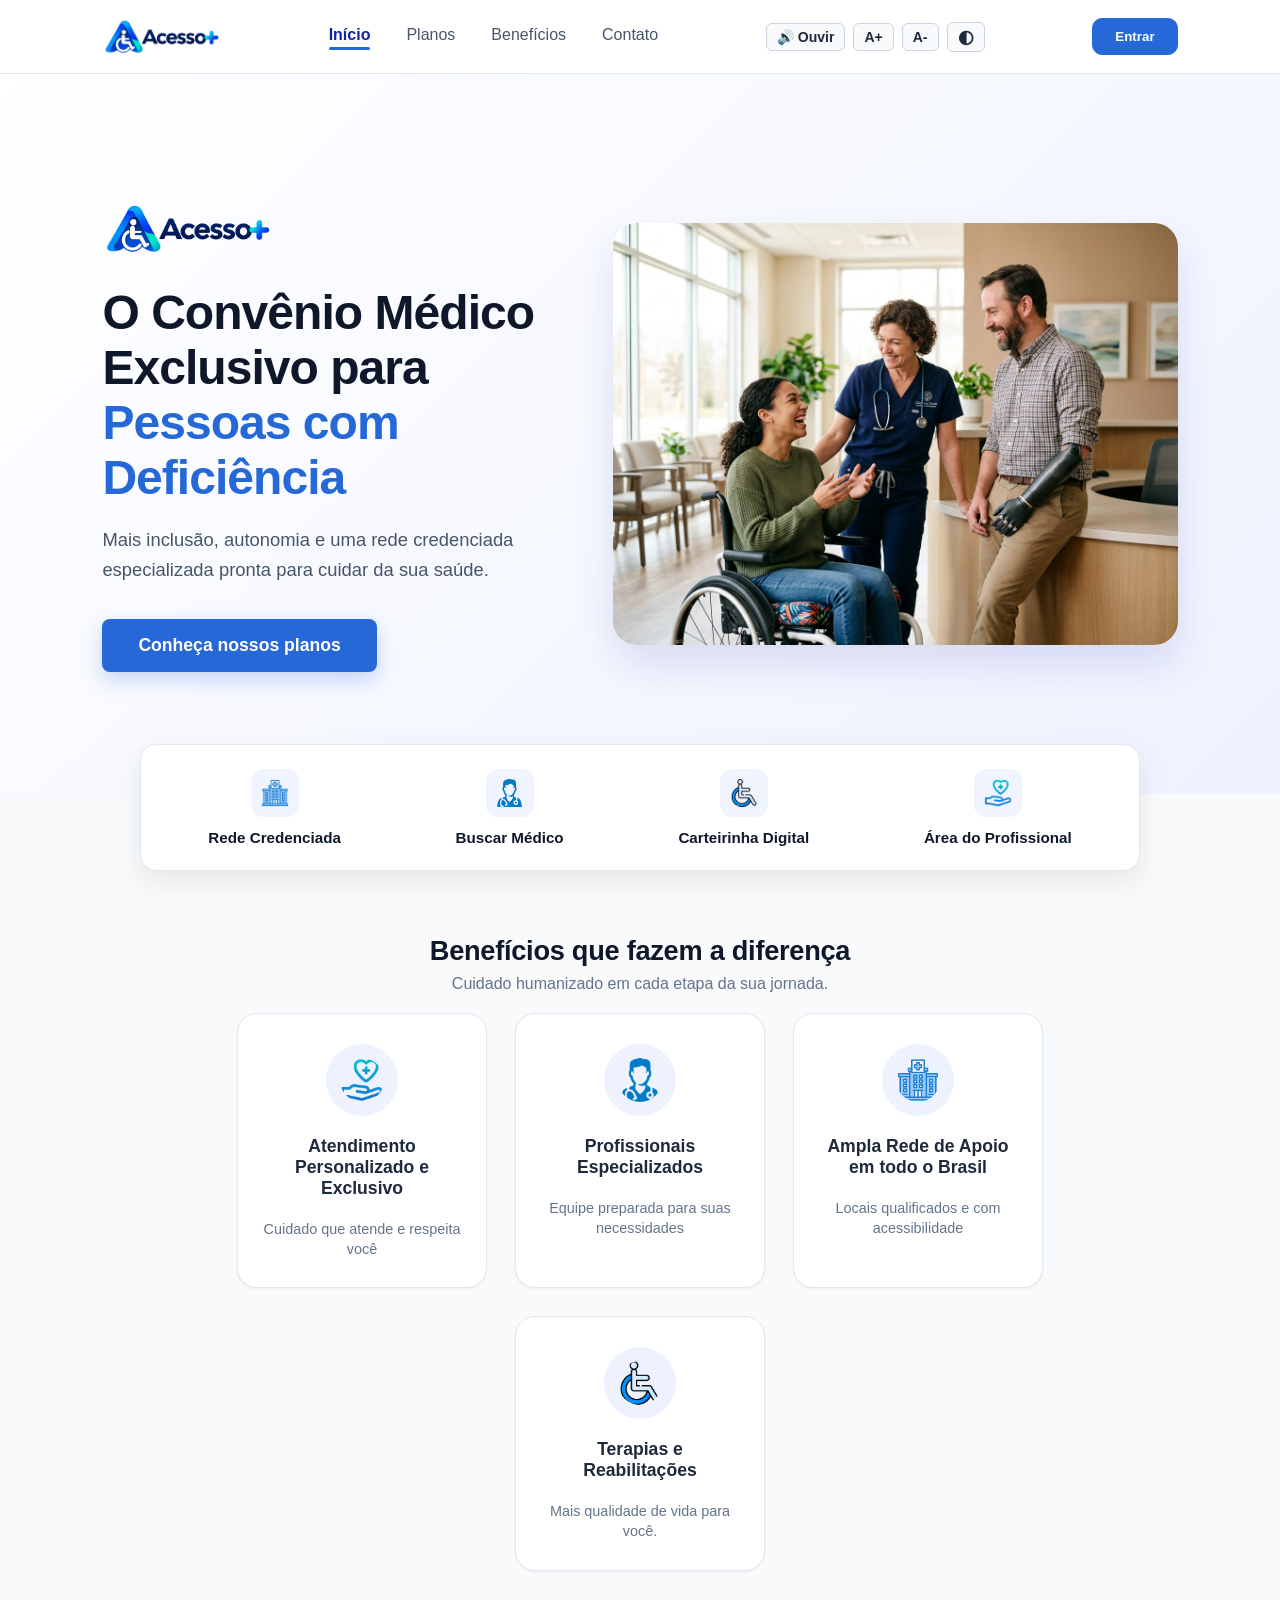
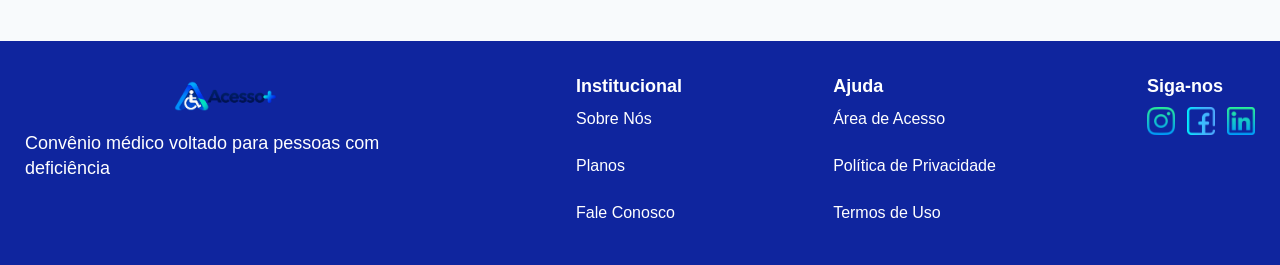
==== commit 7f3a457e: "feat: integração com Mercado Pago, módulo financeiro e acessibilidade global com VLibras" ====
--- a/index.html
+++ b/index.html
@@ -5,6 +5,7 @@
     <meta name="viewport" content="width=device-width, initial-scale=1.0">
     <title>Acesso+</title>
     <link rel="stylesheet" href="css/edit.css">
+    <link rel="stylesheet" href="css/acessibilidade.css">
 </head>
 <body>
     <nav>
@@ -17,6 +18,14 @@
             <a href="planos.html">Planos</a>
             <a href="#beneficios">Benefícios</a>
             <a href="#contato">Contato</a>
+        </div>
+
+        <!-- Botões de Acessibilidade -->
+        <div class="acessibilidade-botoes" aria-label="Controles de acessibilidade">
+            <button type="button" id="btn-leitor-voz" onclick="ligarLeitorVoz()" title="Leitor de Tela" class="btn-acessibilidade">🔊 Ouvir</button>
+            <button type="button" onclick="mudarFonte(1)" title="Aumentar Texto" class="btn-acessibilidade">A+</button>
+            <button type="button" onclick="mudarFonte(-1)" title="Diminuir Texto" class="btn-acessibilidade">A-</button>
+            <button type="button" onclick="alternarContraste()" title="Modo Escuro/Alto Contraste" class="btn-acessibilidade icone">◐</button>
         </div>
 
         <button class="btn-nav" onclick="irParaLogin()">Entrar</button>
@@ -130,6 +139,19 @@
         </div>
     </footer>
 
+    <!-- Widget oficial VLibras (Tradução em Libras - Gov.br) -->
+    <div vw class="enabled">
+        <div vw-access-button class="active"></div>
+        <div vw-plugin-wrapper>
+            <div class="vw-plugin-top-wrapper"></div>
+        </div>
+    </div>
+    <script src="https://vlibras.gov.br/app/vlibras-plugin.js"></script>
+    <script>
+        new window.VLibras.Widget('https://vlibras.gov.br/app');
+    </script>
+
     <script src="js/index.js"></script>
+    <script src="js/acessibilidade.js"></script>
 </body>
 </html>
--- a/css/acessibilidade.css
+++ b/css/acessibilidade.css
@@ -0,0 +1,193 @@
+/* ---------- Botões de Acessibilidade (Home, Planos e Telas Públicas) ---------- */
+
+.acessibilidade-botoes {
+    display: flex;
+    gap: 8px;
+    align-items: center;
+}
+
+/* Versão flutuante para telas sem barra <nav> (Login, Escolha de Acesso, Recuperar Senha) */
+.acessibilidade-flutuante {
+    position: fixed;
+    top: 18px;
+    right: 20px;
+    z-index: 100;
+    background-color: rgba(255, 255, 255, 0.95);
+    padding: 6px 10px;
+    border-radius: 10px;
+    border: 1px solid #cbd5e1;
+    box-shadow: 0 4px 12px rgba(15, 23, 42, 0.08);
+}
+
+.btn-acessibilidade {
+    padding: 5px 10px;
+    cursor: pointer;
+    border-radius: 6px;
+    border: 1px solid #cbd5e1;
+    background-color: #f8fafc;
+    color: #1e293b;
+    font-weight: 700;
+    font-size: 14px;
+    width: auto !important;
+    height: auto !important;
+    margin: 0 !important;
+    transition: background-color 0.2s ease, color 0.2s ease, border-color 0.2s ease;
+}
+
+.btn-acessibilidade:hover,
+.btn-acessibilidade.ativo {
+    background-color: #2668D7;
+    color: #ffffff;
+    border-color: #2668D7;
+}
+
+.btn-acessibilidade.icone {
+    font-size: 18px;
+    line-height: 1;
+}
+
+/* ---------- Modo Alto Contraste ---------- */
+
+body.alto-contraste {
+    background-color: #121212 !important;
+    color: #ffffff !important;
+}
+
+body.alto-contraste nav,
+body.alto-contraste header,
+body.alto-contraste .planos-header,
+body.alto-contraste .quick-access,
+body.alto-contraste .card-content,
+body.alto-contraste .plano-card,
+body.alto-contraste footer,
+body.alto-contraste .containerPai,
+body.alto-contraste .card,
+body.alto-contraste .acessibilidade-flutuante {
+    background: #1e1e1e !important;
+    color: #ffffff !important;
+    border-color: #ffeb3b !important;
+}
+
+body.alto-contraste .plano-card.selecionado {
+    border: 2px solid #ffeb3b !important;
+    box-shadow: 0 0 0 2px rgba(255, 235, 59, 0.35) !important;
+}
+
+body.alto-contraste h1,
+body.alto-contraste h2,
+body.alto-contraste h3,
+body.alto-contraste h4,
+body.alto-contraste p,
+body.alto-contraste span,
+body.alto-contraste a,
+body.alto-contraste li,
+body.alto-contraste label {
+    color: #ffffff !important;
+}
+
+body.alto-contraste .hero-title .highlight,
+body.alto-contraste .preco,
+body.alto-contraste .esqueci-senha {
+    color: #ffeb3b !important;
+}
+
+body.alto-contraste .eyebrow {
+    background-color: #2a2a2a !important;
+    border-color: #ffeb3b !important;
+    color: #ffeb3b !important;
+}
+
+body.alto-contraste .divisor {
+    border-color: #444 !important;
+}
+
+body.alto-contraste .links-nav .link-ativo::after {
+    background-color: #ffeb3b !important;
+}
+
+body.alto-contraste .card::after {
+    background: #121212 !important;
+    border-left: 2px solid #ffeb3b !important;
+}
+
+body.alto-contraste .btn-nav,
+body.alto-contraste .btn-planos,
+body.alto-contraste .card form button,
+body.alto-contraste .loginButton,
+body.alto-contraste .cadastroButton {
+    background: #ffeb3b !important;
+    border: 2px solid #ffeb3b !important;
+    color: #000000 !important;
+    box-shadow: none !important;
+}
+
+body.alto-contraste .btn-nav:hover,
+body.alto-contraste .btn-planos:hover,
+body.alto-contraste .card form button:hover,
+body.alto-contraste .loginButton:hover,
+body.alto-contraste .cadastroButton:hover {
+    background: #ffffff !important;
+    border: 2px solid #ffffff !important;
+    color: #000000 !important;
+}
+
+body.alto-contraste .card input,
+body.alto-contraste .card select,
+body.alto-contraste .card textarea {
+    background-color: #2a2a2a !important;
+    color: #ffffff !important;
+    border: 1px solid #ffeb3b !important;
+}
+
+body.alto-contraste .card input::placeholder {
+    color: #cbd5e1 !important;
+}
+
+body.alto-contraste .btn-acessibilidade {
+    background-color: #2a2a2a !important;
+    color: #ffeb3b !important;
+    border-color: #ffeb3b !important;
+}
+
+body.alto-contraste .btn-acessibilidade:hover,
+body.alto-contraste .btn-acessibilidade.ativo {
+    background-color: #ffeb3b !important;
+    color: #000000 !important;
+}
+
+body.alto-contraste .card-img,
+body.alto-contraste .qa-item img {
+    background-color: #ffffff !important;
+    border: 2px solid #ffeb3b !important;
+    border-radius: 14px;
+    padding: 8px;
+}
+
+/* ---------- Responsividade ---------- */
+
+@media (max-width: 900px) {
+    nav {
+        flex-wrap: wrap;
+        gap: 14px;
+    }
+
+    .acessibilidade-botoes:not(.acessibilidade-flutuante) {
+        order: 3;
+        width: 100%;
+        justify-content: center;
+    }
+}
+
+@media (max-width: 600px) {
+    .acessibilidade-flutuante {
+        top: 10px;
+        right: 10px;
+        padding: 4px 6px;
+        gap: 4px;
+    }
+
+    .acessibilidade-flutuante .btn-acessibilidade {
+        font-size: 12px;
+        padding: 4px 7px;
+    }
+}
